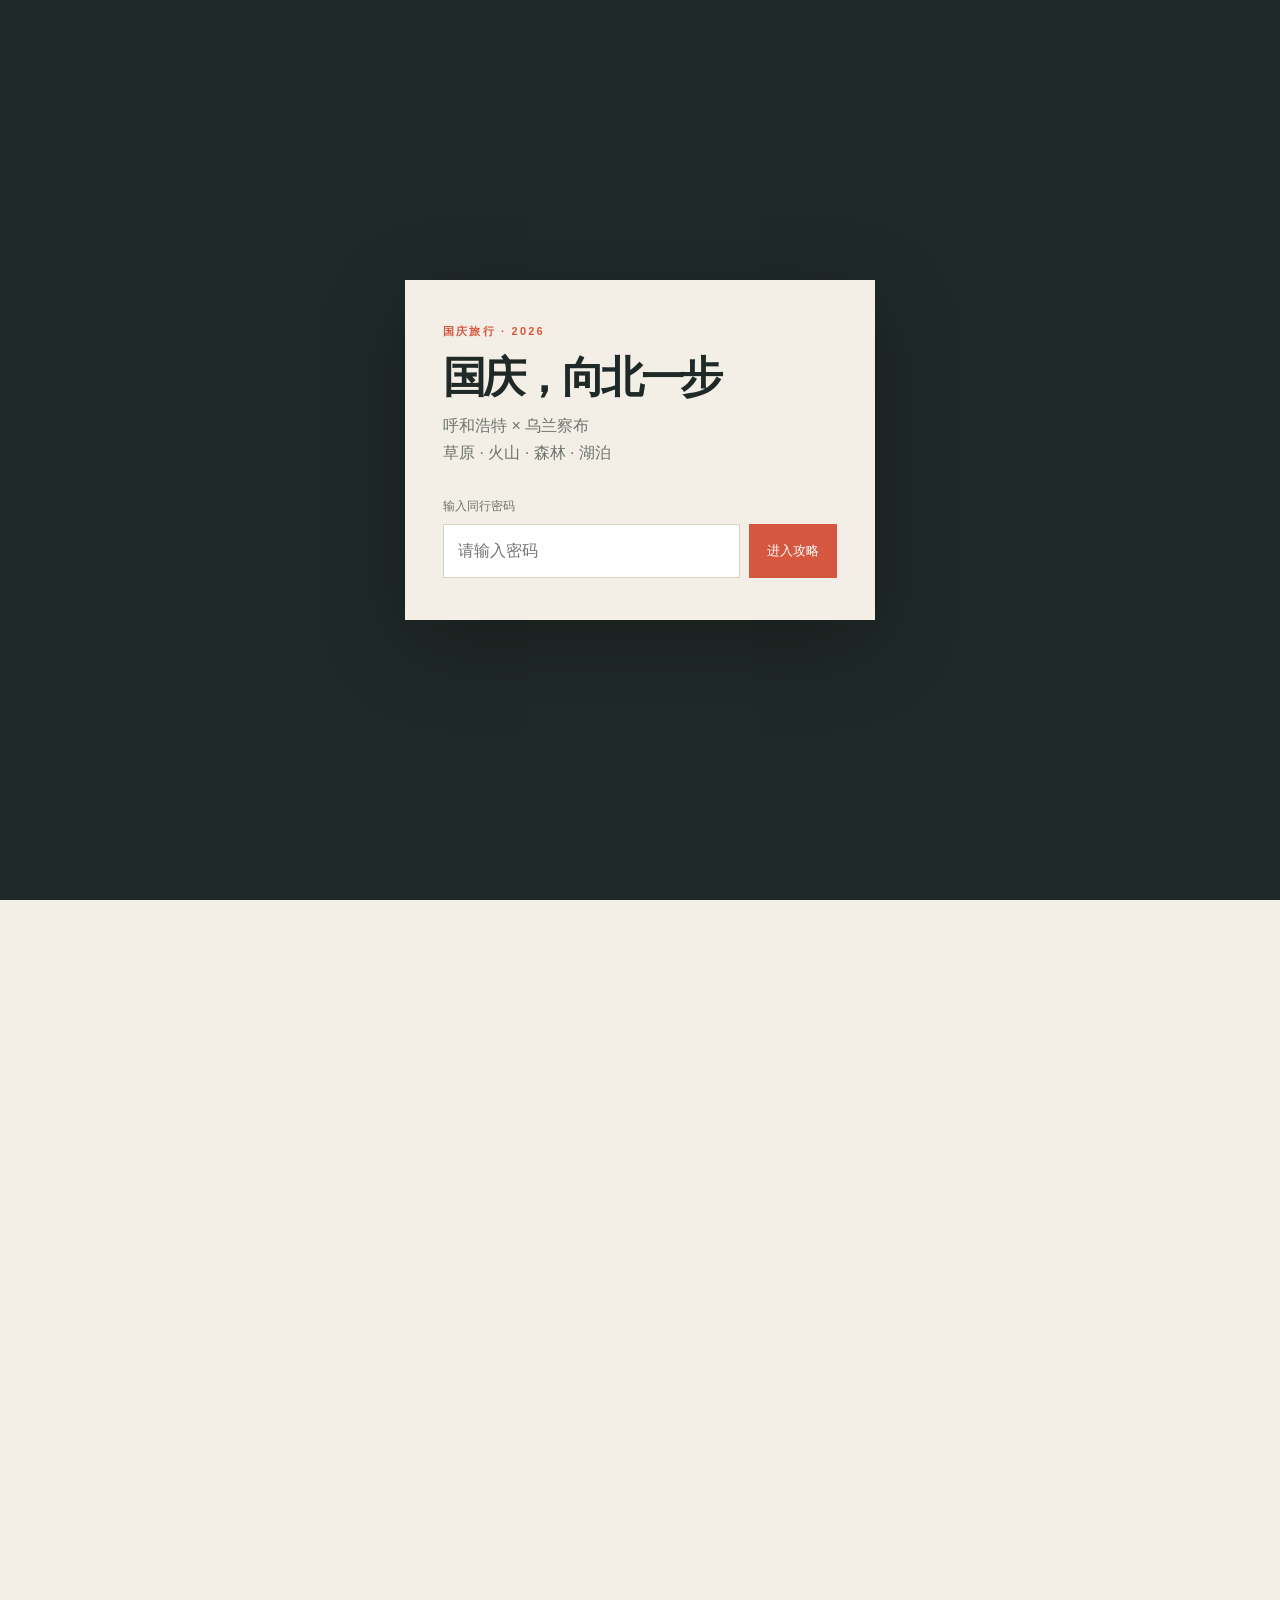
==== guide1.html @ 3398a748 "second commit" ====
<!doctype html>
<html lang="zh-CN">
<head>
  <meta charset="utf-8">
  <meta name="viewport" content="width=device-width, initial-scale=1">
  <meta name="theme-color" content="#f4efe6">
  <title>攻略一｜呼和浩特 × 乌兰察布</title>
  <link rel="stylesheet" href="styles.css?v=20260914">
</head>
<body>
  <div class="gate" id="gate">
    <div class="gate-card">
      <p class="eyebrow">国庆旅行 · 2026</p>
      <h1>国庆，向北一步</h1>
      <p class="gate-copy">呼和浩特 × 乌兰察布<br>草原 · 火山 · 森林 · 湖泊</p>
      <form id="unlock-form">
        <label for="password">输入同行密码</label>
        <div class="password-row">
          <input id="password" type="password" autocomplete="off" placeholder="请输入密码" required>
          <button type="submit" onclick="return unlockFromButton(event)">进入攻略</button>
        </div>
        <p class="gate-error" id="gate-error" role="alert" hidden>密码不对，再试一次。</p>
      </form>
    </div>
  </div>

  <main class="page" id="content" aria-hidden="true">
    <header class="topbar">
      <a class="brand back-link" href="index.html" aria-label="返回攻略选择页"><span class="back-arrow" aria-hidden="true">←</span>国庆旅行攻略 <span>/ 攻略一</span></a>
      <nav>
        <a href="#route">路线</a>
        <a href="#days">日程</a>
        <a href="#notes">备忘</a>
      </nav>
    </header>

    <section class="hero" id="top">
      <div class="hero-copy">
        <p class="eyebrow">五天四晚 · 呼和浩特与乌兰察布</p>
        <h1>国庆，<br><em>向北一步</em></h1>
        <p class="hero-lede">从城里的烟火出发，开进草原、火山和秋色森林。整体节奏按 09:30–10:00 出发设计，高铁日单独计算。</p>
        <div class="hero-meta"><span>北京 → 呼和浩特 → 乌兰察布</span><span>自驾 3 天 · 集宁连住</span></div>
      </div>
      <div class="hero-art" aria-label="草原、风车与火山的路线示意图">
        <div class="sun"></div><div class="mountain mountain-a"></div><div class="mountain mountain-b"></div>
        <div class="road"></div><div class="windmill windmill-a"></div><div class="windmill windmill-b"></div>
        <span class="art-label">草原<br>→ 火山</span>
      </div>
    </section>

    <section class="stats" aria-label="旅行概览">
      <div><strong>5</strong><span>天行程</span></div>
      <div><strong>4</strong><span>晚住宿</span></div>
      <div><strong>2</strong><span>座城市</span></div>
      <div><strong>3</strong><span>种自然地貌</span></div>
    </section>

    <section class="section" id="route">
      <div class="section-heading"><p class="eyebrow">路线</p><h2>行程路线</h2><p>呼和浩特住 1 晚，集宁住 3 晚。第 2 天 取车后连续往返景区。</p></div>
      <div class="route-rail">
        <div class="route-stop city"><span>01</span><b>呼和浩特</b><small>城市老街 · 住 1 晚</small></div>
        <div class="rail-line"></div>
        <div class="route-stop grass"><span>02</span><b>辉腾锡勒</b><small>风车草原 · 黄花沟</small></div>
        <div class="rail-line"></div>
        <div class="route-stop base"><span>03</span><b>集宁</b><small>连续住 3 晚 · 自驾基地</small></div>
        <div class="rail-line"></div>
        <div class="route-stop volcano"><span>04</span><b>乌兰哈达</b><small>火山群 · 一日往返</small></div>
      </div>
    </section>

    <section class="section days-section" id="days">
      <div class="section-heading"><p class="eyebrow">每日</p><h2>每日安排</h2></div>
      <div class="day-grid">
        <article class="day-card day-trigger city-card" data-day="day1" tabindex="0" role="button" aria-label="查看 第 1 天 详细行程"><div class="day-top"><span class="day-no">第 01 天</span><span class="tag">高铁日</span></div><h3>北京 → 呼和浩特</h3><p class="route-text">城市景点和晚餐</p><div class="time-list"><p><b>上午</b> 高铁到呼和浩特。</p><p><b>下午</b> 老城景点短停，步行与短途打车衔接。</p></div><div class="chips"><span>景点间约 7.5–8.5 km</span><span>详细安排 ↗</span></div></article>
        <article class="day-card day-trigger grass-card" data-day="day2" tabindex="0" role="button" aria-label="查看 第 2 天 详细行程"><div class="day-top"><span class="day-no">第 02 天</span><span class="tag">取车</span></div><h3>呼和浩特 → 辉腾锡勒 → 黄花沟 → 集宁</h3><p class="route-text">风车草原和高山峡谷</p><div class="time-list"><p><b>09:30–10:00</b> 取车、加油后出发。</p><p><b>13:30–17:30</b> 黄花沟游览，晚上住集宁。</p></div><div class="chips"><span>全天约 235–280 km</span><span>详细安排 ↗</span></div></article>
        <article class="day-card day-trigger volcano-card" data-day="day3" tabindex="0" role="button" aria-label="查看 第 3 天 详细行程"><div class="day-top"><span class="day-no">第 03 天</span><span class="tag hot">主景</span></div><h3>乌兰哈达火山群</h3><p class="route-text">3 号 → 5 号 → 6 号火山</p><div class="time-list"><p><b>09:30–10:00</b> 集宁出发。</p><p><b>11:00–16:30</b> 游客中心确认路线，重点看 3、5、6 号火山。</p></div><div class="chips"><span>防滑鞋</span><span>详细安排 ↗</span></div></article>
        <article class="day-card day-trigger forest-card" data-day="day4" tabindex="0" role="button" aria-label="查看 第 4 天 详细行程"><div class="day-top"><span class="day-no">第 04 天</span><span class="tag">森林</span></div><h3>苏木山森林公园</h3><p class="route-text">森林、山脊和高山草甸</p><div class="time-list"><p><b>09:30–10:00</b> 集宁出发。</p><p><b>11:00–17:00</b> 白桦林步道、黄石崖、冰凌沟。</p></div><div class="chips"><span>徒步约 3–4 h</span><span>详细安排 ↗</span></div></article>
        <article class="day-card day-trigger return-card" data-day="day5" tabindex="0" role="button" aria-label="查看 第 5 天 详细行程"><div class="day-top"><span class="day-no">第 05 天</span><span class="tag">返程</span></div><h3>乌兰察布 → 北京</h3><p class="route-text">直达高铁返京</p><div class="time-list"><p><b>上午</b> 早餐、退房，前往乌兰察布站。</p><p><b>参考</b> G2482 或 G2502；异地还车受限时回呼和浩特。</p></div><div class="chips"><span>二等座约 ¥146–168</span><span>详细安排 ↗</span></div></article>
      </div>
    </section>

    <div class="day-detail-source" hidden>
      <section data-day-detail="day1"><p class="eyebrow">第 01 天 · 高铁日</p><h2>北京 → 呼和浩特</h2><p class="detail-route">城市景点短停 + 呼和浩特老城晚餐</p><h4>高铁参考</h4><table><tr><th>车次</th><th>时间</th><th>二等座</th></tr><tr><td>G2461</td><td>北京北 08:03 → 呼和浩特东 10:12</td><td>约 ¥203</td></tr><tr><td>G2491</td><td>北京北 08:32 → 呼和浩特 10:59</td><td>约 ¥220.5</td></tr><tr><td>G2505</td><td>清河 08:05 → 呼和浩特东 10:37</td><td>约 ¥185</td></tr></table><h4>时间表</h4><ul><li>11:30–12:30：到酒店寄存行李、午餐。</li><li>12:30–15:00：宝尔汗佛塔 → 观音寺 → 大召寺 → 塞上老街。</li><li>15:00–16:30：清真大寺、五塔寺快速参观。</li><li>16:40–17:30：打车到将军衙署；抵达晚可删减。</li><li>17:30 后：大召寺/塞上老街附近吃烧麦、手把肉、羊杂碎、奶茶。体力好再去大青山观景平台看夕阳。</li></ul><h4>距离和住宿</h4><p>呼和浩特东站到市区约 8–10 km；景点间约 7.5–8.5 km，步行与短途打车约 1.5–2 小时。住呼和浩特市区一晚：美食优先住大召寺/中山路，第二天取车优先住呼和浩特东站或如意开发区。</p></section>
      <section data-day-detail="day2"><p class="eyebrow">第 02 天 · 取车</p><h2>呼和浩特 → 辉腾锡勒 → 黄花沟 → 集宁</h2><p class="detail-route">风车草原短停，黄花沟作为当天主要购票景区</p><h4>路程</h4><table><tr><th>路段</th><th>距离</th><th>车程</th></tr><tr><td>呼和浩特 → 辉腾锡勒</td><td>135–150 km</td><td>2–2.5 h</td></tr><tr><td>辉腾锡勒 → 黄花沟南门</td><td>10–20 km</td><td>20–30 min</td></tr><tr><td>黄花沟 → 集宁</td><td>90–110 km</td><td>1.5–2 h</td></tr></table><h4>时间表</h4><ul><li>09:30–10:00：取车、加油，出发。</li><li>12:00–12:45：辉腾锡勒风车群、草原公路或开阔草甸拍照。</li><li>13:00：前往黄花沟南门，简餐或使用自带午餐。</li><li>13:30–17:30：黄花沟南门进出，重点看沟顶草甸、峡谷步道和观景台。</li><li>17:30 后：开往集宁，预计 19:00–20:00 到达，之后连续住集宁。</li></ul><h4>门票和取舍</h4><p>门票、套票和《相会敖包》演出场次以当天官方页面为准。小火车、马拉车和缆车按兴趣选择；体力有限时优先步行，沟底停留控制在 30–60 分钟。二阳卜可顺路远眺，牛粑粑草原作为备选。</p></section>
      <section data-day-detail="day3"><p class="eyebrow">第 03 天 · 主景</p><h2>乌兰哈达火山群一日游</h2><p class="detail-route">集宁往返约 180 km，单程按 1.5–2 h 预留</p><h4>时间表</h4><ul><li>09:30–10:00：集宁出发；提前加油、带饮水和简餐。</li><li>11:00–12:00：到游客中心确认入口、预约、单向路线和车辆通行规则。</li><li>12:00–15:30：重点游览 3 号、5 号、6 号火山，选 1–2 座登顶。</li><li>15:30–16:30：时间充足再补看 7、8 号火山或熔岩地貌。</li><li>16:30–19:30：返程集宁，晚餐后原酒店休息。</li></ul><h4>推荐顺序</h4><p><b>3 号火山</b>：栈道登顶约 40–60 分钟；<b>5 号火山</b>：碎石坡较陡，停留 30–60 分钟；<b>6 号火山</b>：黑色熔岩地貌和拍摄点集中，山脚拍照约 30–45 分钟。</p><h4>注意事项</h4><p>导航先搜“乌兰哈达火山地质公园游客中心”。预约、车辆限流、通行证、景交车和约 60 元的公开信息参考费用都要以当天公告为准。穿防滑运动鞋，带防风外套、帽子、薄手套、墨镜和防晒；停车拍照选择正规停车区。</p></section>
      <section data-day-detail="day4"><p class="eyebrow">第 04 天 · 森林</p><h2>苏木山森林公园一日游</h2><p class="detail-route">集宁往返约 210–220 km，单程 1.5–2 h</p><h4>时间表</h4><ul><li>09:30–10:00：集宁出发，加油并准备午餐、饮水。</li><li>11:00–12:00：游客中心确认开放时间、门票、摆渡车和索道/观光车。</li><li>12:00–16:00：接驳上山，走白桦林步道 → 黄石崖（望天崖）→ 冰凌沟；核心徒步约 3–4 小时。</li><li>16:00–17:00：返回游客中心，补给后离园。</li><li>17:00–19:00：返回集宁，继续住原酒店。</li></ul><h4>景区重点</h4><p>主要看落叶松、白桦林、高山草甸、奇石和山脊视野。黄石崖视野最好，核心步道约 3–4 小时。国庆开放时间、接驳和索道运行情况以景区公告为准；大风、降雪或路滑时改走低处森林步道。</p><h4>替代方案</h4><p>苏木山当日未开放时可选岱海湿地（集宁单程约 70–80 km）、红石崖国家生态公园（约 110–130 km），或只走集宁周边草原公路。</p></section>
      <section data-day-detail="day5"><p class="eyebrow">第 05 天 · 返程</p><h2>乌兰察布 → 北京</h2><p class="detail-route">优先购买乌兰察布站直达北京北站或清河站的车次</p><h4>高铁参考</h4><table><tr><th>车次</th><th>时间</th><th>二等座</th></tr><tr><td>G2454</td><td>08:47 → 清河 10:34</td><td>约 ¥162</td></tr><tr><td>G2560</td><td>09:26 → 清河 11:10</td><td>约 ¥146</td></tr><tr><td>G2482</td><td>10:10 → 北京北 12:04</td><td>约 ¥168</td></tr><tr><td>G2502</td><td>10:38 → 清河 12:34</td><td>约 ¥162</td></tr><tr><td>G2464</td><td>11:05 → 北京北 13:10</td><td>约 ¥163</td></tr></table><h4>安排</h4><ul><li>08:00–09:00：集宁早餐、整理行李、退房。</li><li>09:00–09:30：前往乌兰察布站，至少提前 15–20 分钟进站。</li><li>想睡晚一点优先 G2482 或 G2502；车次和票价以 12306 为准。</li></ul><h4>异地还车受限时</h4><p>09:30–10:00 从集宁开回呼和浩特，约 142 km / 2–2.5 h；还车、验车、午餐和进站至少预留 2–3 小时，返京车票按还车时间预留余量。</p></section>
    </div>

    <dialog class="day-dialog" id="day-dialog"><div class="dialog-inner"><button class="dialog-close" type="button" aria-label="关闭">×</button><div id="day-detail"></div></div></dialog>

    <section class="section alternatives" id="notes">
      <div class="section-heading"><p class="eyebrow">天气备选</p><h2>天气替代方案｜详细执行表</h2><p>四个方案均从集宁出发。</p></div>
      <div class="alt-list">
        <details open><summary><span>A</span><b>岱海湿地 + 周边山地</b><small>约 70–80 km · 单程 1.5–2 h</small></summary><div class="alt-detail"><p><b>适合：</b>苏木山当日封闭，以湖景和轻松散步为主；小雨或阴天可以去，强风、道路结冰时以湖边短走为主。</p><div class="alt-facts"><span><b>往返</b>约 140–160 km</span><span><b>驾驶</b>约 3–4 h</span><span><b>游览</b>3–4 h</span><span><b>午餐</b>凉城县城补给</span></div><ol><li><time>09:30–10:00</time><p>集宁出发，导航输入岱海旅游区/具体湖滨观景点并确认入口。</p></li><li><time>11:00–12:30</time><p>湖滨散步、湿地栈道、拍芦苇和远山；候鸟、游船和局部设施按当天开放情况安排。</p></li><li><time>12:30–13:30</time><p>去凉城县城吃饭、加水和补充简餐。</p></li><li><time>13:30–15:30</time><p>天气稳定时去蛮汉山/二龙什台方向选择一段已开放的山地步道；风大或路滑时以湖边短走为主。</p></li><li><time>16:00</time><p>开始返程，18:00–19:00 回到集宁，继续住原酒店。</p></li></ol><p class="alt-note">环湖路线按开放道路和当天时间安排；游船、温泉、湿地设施和停车收费以现场公告为准。</p></div></details>
        <details open><summary><span>B</span><b>红石崖国家生态公园</b><small>约 110–130 km · 单程 2–2.5 h</small></summary><div class="alt-detail"><p><b>适合：</b>苏木山当日未开放且高速和山路通行正常，且愿意接受当天最长车程。大风、降雪或能见度低时安排市区方案。</p><div class="alt-facts"><span><b>往返</b>约 220–260 km</span><span><b>驾驶</b>约 4–5 h</span><span><b>游览</b>3–4 h</span><span><b>强度</b>中等</span></div><ol><li><time>09:30</time><p>集宁出发，提前加油，导航输入“红石崖国家生态公园/售票处”。</p></li><li><time>11:30–12:00</time><p>抵达后先确认售票、停车、接驳和当天开放的峡谷路线，确认当日开放后入园。</p></li><li><time>12:00–12:40</time><p>景区附近午餐或自带简餐，先把返程时间固定下来。</p></li><li><time>12:40–15:30</time><p>红石峡谷丹霞栈道 → 高山草原/山脊观景台 → 红石崖寺；骑马、卡丁车、射箭等项目最多选一项。</p></li><li><time>15:30–16:00</time><p>离园并开始返集宁，18:00–19:00 左右到达。</p></li></ol><p class="alt-note">景区项目、门票、接驳车和最后入园时间每年可能调整；日落拍摄安排在返程时间允许的范围内，国庆山路天黑后视线更差。</p></div></details>
        <details open><summary><span>C</span><b>集宁周边草原公路和观景点</b><small>单程 5–60 km · 灵活调整</small></summary><div class="alt-detail"><p><b>适合：</b>封山、降雪、大风，或偏好短途驾驶。当天选择一条路线。</p><div class="local-routes"><div><b>霸王河/老虎山公园</b><span>5–10 km · 15–25 min</span><p>城市高点、河谷、公园散步和夜景；雨雪天优先选这里。</p></div><div><b>黄旗海周边道路</b><span>20–35 km · 30–45 min</span><p>湖泊远眺、草地、风车和日落，选择安全停车点。</p></div><div><b>黄花窝铺村/科凉线方向</b><span>40–60 km · 50–70 min</span><p>草原公路、牛羊和风车群；只在路面干燥、能见度好时去。</p></div><div><b>牛粑粑欢乐草原西区</b><span>30–50 km · 45–60 min</span><p>草地拍照、亲子设施和简餐，先确认具体分区是否营业。</p></div></div><ol><li><time>09:30–10:00</time><p>从集宁出发，按天气选一个点；出发前看高德/百度实时路况。</p></li><li><time>11:00–12:30</time><p>完成第一段观景，遇到大风、路滑或积雪时返回集宁。</p></li><li><time>12:30–14:00</time><p>回集宁城区吃饭、补给，午餐安排在集宁城区。</p></li><li><time>14:00–16:30</time><p>天气稳定时增加一个近距离点；天气变化时回酒店休息。</p></li><li><time>17:00 前</time><p>回到集宁市区，晚上安排市区活动。</p></li></ol><p class="alt-note">停车点选择停车区或安全路肩，草场进入遵循开放区域和牧民许可，门票、骑马等附加消费按现场价格计入。</p></div></details>
        <details open><summary><span>D</span><b>集宁城区休息日</b><small>0–10 km · 最低风险</small></summary><div class="alt-detail"><p><b>适合：</b>持续降雪、结冰、强风、低能见度，或前两天已经较累。当天以休息和补给为主。</p><div class="alt-facts"><span><b>驾驶</b>0–20 km</span><span><b>步行</b>1–3 h</span><span><b>重点</b>补给/洗衣/休息</span><span><b>住宿</b>集宁连住</span></div><ol><li><time>10:00–11:30</time><p>睡晚一点，在酒店附近吃早餐；检查返程车票、租车合同和天气预警。</p></li><li><time>11:30–13:00</time><p>在霸王河或老虎山等市区公园短走；路滑时安排室内休息。</p></li><li><time>13:00–15:00</time><p>回城区吃饭、采购零食和返程早餐，顺便给车辆加油。</p></li><li><time>15:00 后</time><p>酒店休息、整理行李，确认 第 5 天 乌兰察布站出发时间；下午安排市区休息与返程准备。</p></li></ol><p class="alt-note">租车合同允许时，这天提前确认还车流程；恶劣天气时车辆停在市区，优先保障行车安全。</p></div></details>
      </div>
    </section>

    <section class="section practical">
      <div class="section-heading"><p class="eyebrow">出发前备忘</p><h2>出发前记住这几件事</h2></div>
      <div class="note-grid"><div><b>穿什么</b><p>火山碎石坡和森林步道都穿防滑运动/徒步鞋；国庆早晚带防风外套、帽子和薄手套。</p></div><div><b>怎么走</b><p>导航只做参考，乌兰哈达入口、单向路线、接驳车和预约规则以当天公告为准。</p></div><div><b>吃什么</b><p>呼和浩特安排烧麦、手把肉、羊杂碎、奶茶；草原和火山日自带简餐、饮水。</p></div><div><b>住哪里</b><p>呼和浩特住大召寺/中山路或呼和浩特东站附近；第 2 天–4 连住集宁。</p></div></div>
    </section>

    <footer><span>国庆旅行攻略</span><span>路线与价格请以出发当天官方信息为准</span></footer>
  </main>
  <script src="app.js?v=20260914b"></script>
</body>
</html>
---- styles.css ----
:root{--paper:#f4efe6;--ink:#1f2927;--muted:#6d746f;--red:#d5573f;--sage:#748b73;--blue:#6c8694;--line:#d9d1c4;--card:#fbf8f1;--shadow:0 18px 45px rgba(43,39,32,.08)}
*{box-sizing:border-box}html{scroll-behavior:smooth}body{margin:0;background:var(--paper);color:var(--ink);font-family:'Noto Sans SC',sans-serif;line-height:1.65}a{color:inherit;text-decoration:none}.page{max-width:1180px;margin:auto;padding:0 34px;opacity:0;transition:opacity .5s ease}.page.is-ready{opacity:1}.topbar{height:76px;display:flex;align-items:center;justify-content:space-between;border-bottom:1px solid var(--line);font-size:12px;letter-spacing:.14em}.brand{font-weight:900}.brand span{color:var(--red);margin-left:6px}.topbar nav{display:flex;gap:26px;color:var(--muted)}.topbar nav a:hover{color:var(--red)}.hero{display:grid;grid-template-columns:1.04fr .96fr;gap:50px;padding:78px 0 56px;min-height:520px;align-items:center}.eyebrow{margin:0 0 14px;font-size:11px;letter-spacing:.2em;color:var(--red);font-weight:700}.hero h1{font-size:clamp(54px,8vw,106px);line-height:1.05;letter-spacing:-.08em;margin:0 0 26px;font-weight:900}.hero h1 em{font-family:'Playfair Display',serif;color:var(--red);letter-spacing:-.04em}.hero-lede{font-size:16px;max-width:490px;color:#505b56;margin:0 0 28px}.hero-meta{display:flex;gap:20px;flex-wrap:wrap;font-size:12px;color:var(--muted)}.hero-meta span{padding-left:12px;border-left:2px solid var(--red)}.hero-art{height:360px;background:#d9e1d5;position:relative;overflow:hidden;border-radius:2px;box-shadow:var(--shadow);isolation:isolate}.hero-art:before{content:'';position:absolute;inset:0;background:linear-gradient(180deg,#a4c1c7 0 48%,#b6c68b 48% 70%,#667d62 70%);z-index:-2}.sun{position:absolute;width:104px;height:104px;border-radius:50%;background:#ebbc71;right:15%;top:12%;opacity:.9}.mountain{position:absolute;bottom:28%;width:0;height:0;border-left:180px solid transparent;border-right:180px solid transparent;border-bottom:160px solid #526b62}.mountain-a{left:-18%;transform:scale(1.2)}.mountain-b{right:-22%;border-bottom-color:#70866f;transform:scale(1.35)}.road{position:absolute;bottom:-10%;left:34%;width:35%;height:72%;background:#cba982;transform:skewX(-20deg) rotate(8deg);opacity:.9}.art-label{position:absolute;left:28px;bottom:25px;color:#fff;font-weight:900;font-size:17px;line-height:1.15;letter-spacing:.08em}.windmill{position:absolute;bottom:36%;width:2px;height:105px;background:#f9f4e9}.windmill:before,.windmill:after{content:'';position:absolute;left:1px;top:10px;width:42px;height:2px;background:#f9f4e9;transform-origin:0 0}.windmill:before{transform:rotate(35deg)}.windmill:after{transform:rotate(-35deg)}.windmill-a{right:27%;transform:scale(.8)}.windmill-b{right:10%;height:80px;transform:scale(.65)}.stats{display:grid;grid-template-columns:repeat(4,1fr);border-top:1px solid var(--line);border-bottom:1px solid var(--line);padding:23px 0;margin-bottom:108px}.stats div{display:flex;align-items:baseline;gap:10px;padding-left:25px;border-left:1px solid var(--line)}.stats div:first-child{padding-left:0;border-left:0}.stats strong{font-size:33px;font-weight:900}.stats span{font-size:12px;color:var(--muted)}.section{padding:0 0 108px}.section-heading{max-width:650px;margin-bottom:35px}.section-heading h2{font-size:clamp(31px,4vw,52px);line-height:1.15;margin:0 0 14px;letter-spacing:-.06em}.section-heading p:not(.eyebrow){color:var(--muted);margin:0}.route-rail{display:flex;align-items:center;gap:12px;overflow-x:auto;padding:18px 0 20px}.route-stop{min-width:175px;padding:18px;background:var(--card);border:1px solid var(--line);box-shadow:0 9px 24px rgba(43,39,32,.04)}.route-stop span{font-size:11px;color:var(--red);font-weight:900;display:block;margin-bottom:18px}.route-stop b{display:block;font-size:19px}.route-stop small{display:block;color:var(--muted);font-size:12px;margin-top:4px}.rail-line{width:42px;height:1px;background:var(--red);flex:0 0 42px;position:relative}.rail-line:after{content:'›';position:absolute;right:-2px;top:-13px;color:var(--red);font-size:20px}.city{border-top:4px solid var(--red)}.grass{border-top:4px solid var(--sage)}.base{border-top:4px solid var(--blue)}.volcano{border-top:4px solid #4a514d}.day-grid{display:grid;grid-template-columns:repeat(2,1fr);gap:18px}.day-card{background:var(--card);padding:28px 30px 31px;border:1px solid var(--line);min-height:400px;display:flex;flex-direction:column}.day-card:hover{box-shadow:var(--shadow);transform:translateY(-2px);transition:.25s}.city-card{border-top:5px solid var(--red)}.grass-card{border-top:5px solid var(--sage)}.volcano-card{border-top:5px solid #4a514d}.forest-card{border-top:5px solid #907252}.return-card{border-top:5px solid var(--blue)}.day-top{display:flex;justify-content:space-between;align-items:center;margin-bottom:20px}.day-no{font-size:11px;letter-spacing:.16em;font-weight:900;color:var(--red)}.tag{border:1px solid var(--line);padding:3px 9px;border-radius:99px;color:var(--muted);font-size:11px}.tag.hot{background:#4a514d;color:#fff;border-color:#4a514d}.day-card h3{font-size:25px;line-height:1.25;margin:0 0 7px;letter-spacing:-.04em}.route-text{color:var(--red);font-size:13px;margin:0 0 22px}.time-list{font-size:13px;color:#555f59}.time-list p{margin:0 0 11px}.time-list b{color:var(--ink)}.chips{margin-top:auto;padding-top:18px;display:flex;gap:8px;flex-wrap:wrap}.chips span{font-size:11px;padding:5px 8px;background:#f0e9de;color:#77746b}.alternatives{background:#1f2927;color:#f6f1e8;margin:0 calc(50% - 50vw);padding-left:max(34px,calc((100vw - 1112px)/2));padding-right:max(34px,calc((100vw - 1112px)/2))}.alternatives .eyebrow{color:#e6a26f}.alternatives .section-heading p:not(.eyebrow){color:#bdc2ba}.alt-list{border-top:1px solid #52605a}.alt-list details{border-bottom:1px solid #52605a;padding:19px 0}.alt-list summary{list-style:none;cursor:pointer;display:grid;grid-template-columns:38px 1fr auto;gap:12px;align-items:center}.alt-list summary::-webkit-details-marker{display:none}.alt-list summary span{color:#e6a26f;font-weight:900}.alt-list summary b{font-size:18px}.alt-list summary small{color:#aeb7af;font-size:12px}.alt-list details p{color:#c2c8c1;max-width:720px;margin:12px 0 0 50px;font-size:13px}.practical{padding-top:108px}.note-grid{display:grid;grid-template-columns:repeat(4,1fr);gap:1px;background:var(--line);border:1px solid var(--line)}.note-grid>div{background:var(--card);padding:24px}.note-grid b{font-size:15px}.note-grid p{font-size:13px;color:var(--muted);margin:10px 0 0}footer{border-top:1px solid var(--line);padding:25px 0 35px;display:flex;justify-content:space-between;color:var(--muted);font-size:10px;letter-spacing:.1em}.gate{position:fixed;inset:0;background:#1f2927;display:grid;place-items:center;padding:24px;z-index:20}.gate-card{background:var(--paper);width:min(470px,100%);padding:42px 38px;box-shadow:0 24px 80px rgba(0,0,0,.25)}.gate-card h1{font-size:43px;letter-spacing:-.08em;line-height:1.1;margin:0 0 12px}.gate-copy{color:var(--muted);margin:0 0 31px}.gate-card label{font-size:12px;color:var(--muted);display:block;margin-bottom:7px}.password-row{display:flex;gap:9px}.password-row input{min-width:0;flex:1;border:1px solid var(--line);background:#fff;padding:13px 14px;font:inherit;outline:none}.password-row input:focus{border-color:var(--red)}button{border:0;background:var(--red);color:#fff;padding:0 18px;font:700 13px inherit;cursor:pointer}button:hover{background:#bb4632}.gate-error{color:var(--red);font-size:12px;margin:9px 0 0}.gate-hint{color:#8c8b82;font-size:11px;margin:23px 0 0}.gate code{font-family:monospace;color:var(--red)}@media(max-width:760px){.page{padding:0 19px}.topbar{height:64px}.topbar nav{gap:13px}.hero{grid-template-columns:1fr;padding:54px 0 38px;gap:34px;min-height:0}.hero-art{height:270px}.hero h1{font-size:62px}.stats{margin-bottom:78px;grid-template-columns:repeat(2,1fr);gap:16px}.stats div:nth-child(3){padding-left:0;border-left:0}.day-grid{grid-template-columns:1fr}.day-card{min-height:0}.section{padding-bottom:78px}.alternatives{padding-left:19px;padding-right:19px}.alt-list summary{grid-template-columns:28px 1fr}.alt-list summary small{grid-column:2}.alt-list details p{margin-left:40px}.note-grid{grid-template-columns:repeat(2,1fr)}footer{display:block}footer span{display:block;margin-bottom:7px}.gate-card{padding:34px 25px}.gate-card h1{font-size:37px}.password-row{display:block}.password-row input{width:100%;margin-bottom:9px}.password-row button{height:45px;width:100%}}
/* Ensure the password gate is removed in every browser after a successful unlock. */
.gate[hidden]{display:none!important}
.alternatives{background:#e9e1d4;color:var(--ink)}.alternatives .section-heading p:not(.eyebrow){color:var(--muted)}.alternatives .alt-list{border-color:#cfc5b7}.alternatives .alt-list details{border-color:#cfc5b7}.alternatives .alt-list summary b{color:var(--ink)}.alternatives .alt-list summary small{color:var(--muted)}.alternatives .alt-list details p{color:var(--muted)}
.module-list{background:var(--card);color:var(--ink);border:1px solid var(--line)}.module-list details{border-color:var(--line)}.module-list summary b{color:var(--ink)}.module-list summary small{color:var(--muted)}.module-body p,.module-body li{color:var(--muted)}.module-body th{color:var(--ink);background:#eee7db}.module-body td{color:var(--muted);border-color:var(--line)}.module-body h4{color:var(--ink)}.module-list .source-link a{color:var(--red)}
.hub-hero{padding:82px 0 46px}.hub-hero h1,.guide2-hero h1{font-size:clamp(48px,7vw,88px);line-height:1.06;letter-spacing:-.08em;margin:0 0 22px}.hub-hero h1 em,.guide2-hero h1 em{font-family:'Playfair Display',serif;color:var(--red);letter-spacing:-.04em}.hub-hero p:not(.eyebrow){color:var(--muted);max-width:510px;margin:0}.hub-date{font-size:11px;letter-spacing:.14em;color:var(--muted)}.guide-choices{display:grid;grid-template-columns:repeat(2,1fr);gap:18px;padding-bottom:108px}.guide-choice{display:block;min-height:380px;padding:31px 32px;background:var(--card);border:1px solid var(--line);position:relative;overflow:hidden;transition:transform .25s,box-shadow .25s}.guide-choice:after{content:'';position:absolute;width:210px;height:210px;border-radius:50%;right:-70px;bottom:-78px;background:rgba(213,87,63,.12)}.guide-choice:hover{transform:translateY(-4px);box-shadow:var(--shadow)}.guide-choice-a{border-top:5px solid var(--red)}.guide-choice-b{border-top:5px solid var(--sage)}.choice-no{font-size:44px;line-height:1;font-weight:900;color:var(--red);margin-bottom:27px}.guide-choice-b .choice-no{color:var(--sage)}.choice-label{font-size:10px;letter-spacing:.16em;color:var(--muted);margin-bottom:17px}.guide-choice h2{font-size:clamp(25px,3vw,36px);letter-spacing:-.06em;line-height:1.2;margin:0 0 14px}.guide-choice p{font-size:14px;color:var(--muted);max-width:430px;margin:0 0 27px}.choice-route{font-size:12px;color:var(--ink);border-left:2px solid var(--red);padding-left:10px}.guide-choice-b .choice-route{border-color:var(--sage)}.choice-link{position:absolute;bottom:29px;right:31px;color:var(--red);font-size:12px;font-weight:700;z-index:1}.choice-link b{font-size:18px;margin-left:5px}.guide2-hero{padding:72px 0 64px;border-bottom:1px solid var(--line)}.guide2-hero p:not(.eyebrow){max-width:560px;color:var(--muted);margin:0 0 25px}.plan-table{border-top:1px solid var(--line);border-bottom:1px solid var(--line)}.plan-row{display:grid;grid-template-columns:100px 1fr 120px;gap:20px;padding:14px 0;border-top:1px solid var(--line);font-size:13px}.plan-row:first-child{border-top:0}.plan-head{font-size:11px;color:var(--muted);letter-spacing:.1em}.plan-row span:last-child{color:var(--muted)}.notice{background:#eee7db;padding:16px 18px;margin-top:18px;font-size:13px;color:#5f665f}.module-list{background:var(--card);color:var(--ink)}.module-list details{border-bottom:1px solid #52605a;padding:19px 25px}.module-list summary{list-style:none;display:grid;grid-template-columns:48px 1fr auto;gap:12px;align-items:center;cursor:pointer}.module-list summary::-webkit-details-marker{display:none}.module-list summary b{font-size:18px}.module-list summary small{font-size:12px;color:#abb5ad}.module-letter{color:#e6a26f;font-weight:900;font-size:21px}.module-body{padding:17px 0 9px 60px}.module-body p,.module-body li{font-size:13px;color:#c4cbc4}.module-body h4{border-left:3px solid #e6a26f;padding-left:8px;font-size:14px;margin:25px 0 8px}.module-body table{border-collapse:collapse;width:100%;font-size:12px;margin:9px 0 13px}.module-body th,.module-body td{border:1px solid #52605a;padding:8px;text-align:left}.module-body th{color:#f6f1e8}.module-body td{color:#c4cbc4}.module-body ul{padding-left:18px}.module-body li{margin:6px 0}.source-link{font-size:12px!important;color:var(--muted)!important}.source-link a{color:var(--red);text-decoration:underline;text-underline-offset:3px}.module-list .source-link a{color:#e6a26f}.small-note{font-size:12px!important;color:#aeb8b0!important}.indoor-section{background:#e9e1d4;margin:0 calc(50% - 50vw);padding-left:max(34px,calc((100vw - 1112px)/2));padding-right:max(34px,calc((100vw - 1112px)/2))}.indoor-route{display:grid;grid-template-columns:1fr 45px 1fr;gap:18px;align-items:center}.indoor-card{background:var(--card);border:1px solid var(--line);padding:26px;min-height:225px}.indoor-card>b{font-size:12px;color:var(--red)}.indoor-card h3{font-size:22px;margin:12px 0 8px;letter-spacing:-.04em}.indoor-card p{font-size:13px;color:var(--muted);margin:0 0 17px}.indoor-card span{font-size:11px;color:#71786f}.indoor-arrow{text-align:center;font-size:28px;color:var(--red)}.indoor-swap{margin-top:18px;border-top:1px solid #cfc5b7;padding-top:18px}.indoor-swap h4{margin:0 0 6px;font-size:14px}.indoor-swap p{font-size:13px;color:var(--muted);margin:0;max-width:780px}.check-grid{display:grid;grid-template-columns:repeat(4,1fr);gap:1px;background:var(--line);border:1px solid var(--line)}.check-grid>div{background:var(--card);padding:23px}.check-grid b{font-size:15px}.check-grid p{font-size:13px;color:var(--muted);margin:9px 0 0}.bottom-source{margin-top:24px}.guide2-page footer a{color:var(--red)}@media(max-width:760px){.hub-hero{padding:56px 0 35px}.hub-date{display:none}.guide-choices{grid-template-columns:1fr;padding-bottom:78px}.guide-choice{min-height:330px;padding:26px 24px}.choice-link{left:24px;right:auto}.guide2-hero{padding:52px 0 45px}.plan-row{grid-template-columns:64px 1fr;gap:9px}.plan-row span:last-child{grid-column:2}.module-list details{padding:17px 16px}.module-list summary{grid-template-columns:34px 1fr}.module-list summary small{grid-column:2}.module-body{padding-left:34px}.indoor-section{padding-left:19px;padding-right:19px}.indoor-route{grid-template-columns:1fr}.indoor-arrow{transform:rotate(90deg)}.check-grid{grid-template-columns:repeat(2,1fr)}}
.detail-summary{display:grid;grid-template-columns:repeat(4,1fr);gap:1px;background:var(--line);border:1px solid var(--line);margin:24px 0 28px}.detail-summary>div{background:var(--card);padding:13px 14px;min-height:76px}.detail-summary span{display:block;color:var(--muted);font-size:11px;margin-bottom:5px}.detail-summary b{display:block;font-size:13px;line-height:1.45}.detail-timeline{list-style:none;padding:0;margin:8px 0 25px;border-left:2px solid var(--red)}.detail-timeline li{position:relative;display:grid;grid-template-columns:110px 1fr;gap:14px;padding:0 0 13px 18px;margin:0}.detail-timeline li:before{content:'';position:absolute;left:-6px;top:6px;width:10px;height:10px;border-radius:50%;background:var(--red)}.detail-timeline time{font-size:12px;color:var(--red);font-weight:700}.detail-timeline p{margin:0!important;font-size:13px!important;color:var(--ink)!important}@media(max-width:760px){.detail-summary{grid-template-columns:repeat(2,1fr)}.detail-timeline li{grid-template-columns:92px 1fr;gap:9px;padding-left:13px}}
.day-trigger{cursor:pointer;text-align:left;color:inherit;font:inherit;width:100%;transition:transform .25s,box-shadow .25s}.day-trigger:focus-visible{outline:3px solid var(--red);outline-offset:3px}.day-trigger .chips span:last-child{color:var(--red);font-weight:700}.day-dialog{border:0;padding:0;background:transparent;width:min(820px,calc(100% - 32px));max-height:calc(100% - 32px);color:var(--ink)}.day-dialog::backdrop{background:rgba(19,28,25,.72);backdrop-filter:blur(4px)}.dialog-inner{position:relative;background:var(--paper);padding:45px 50px 50px;max-height:calc(100vh - 32px);overflow:auto;box-shadow:0 25px 80px rgba(0,0,0,.3)}.dialog-close{position:absolute;right:17px;top:12px;width:36px;height:36px;padding:0;border-radius:50%;font-size:28px;line-height:1;background:transparent;color:var(--ink)}.dialog-close:hover{background:#e6dfd3;color:var(--red)}.day-dialog h2{font-size:clamp(30px,5vw,48px);line-height:1.12;letter-spacing:-.06em;margin:0 0 8px}.day-dialog h4{font-size:15px;margin:27px 0 9px;border-left:3px solid var(--red);padding-left:9px}.day-dialog .eyebrow{margin-bottom:10px}.detail-route{color:var(--red);font-size:14px;margin:0}.day-dialog p,.day-dialog li{font-size:14px;color:#535e58}.day-dialog ul{padding-left:20px;margin:8px 0}.day-dialog li{margin:7px 0}.day-dialog table{border-collapse:collapse;width:100%;font-size:13px;margin-top:8px;background:var(--card)}.day-dialog th,.day-dialog td{border:1px solid var(--line);padding:10px 11px;text-align:left}.day-dialog th{font-weight:700;color:var(--ink);background:#eee7db}.day-dialog td{color:#535e58}.dialog-open{overflow:hidden}@media(max-width:760px){.dialog-inner{padding:37px 22px 30px}.day-dialog table{font-size:11px}.day-dialog th,.day-dialog td{padding:8px 6px}.day-dialog p,.day-dialog li{font-size:13px}}
.alt-detail{padding:17px 0 5px 50px;color:#c2c8c1}.alt-detail>p{margin:0 0 13px!important;max-width:850px}.alt-facts{display:grid;grid-template-columns:repeat(4,1fr);gap:1px;margin:14px 0 18px;background:#52605a;border:1px solid #52605a;max-width:820px}.alt-facts span{background:#28332e;padding:10px 11px;color:#d4d9d2;font-size:12px}.alt-facts b{display:block;color:#e6a26f;font-size:11px;margin-bottom:3px}.alt-detail ol{list-style:none;padding:0;margin:13px 0 15px;border-left:1px solid #718078;max-width:820px}.alt-detail li{display:grid;grid-template-columns:94px 1fr;gap:12px;padding:0 0 13px 16px;margin:0;position:relative}.alt-detail li:before{content:'';position:absolute;left:-4px;top:6px;width:7px;height:7px;border-radius:50%;background:#e6a26f}.alt-detail li time{font-size:12px;color:#e6a26f;font-weight:700}.alt-detail li p{margin:0;color:#c2c8c1;font-size:13px}.alt-note{font-size:12px!important;color:#e6c4a6!important;border-left:2px solid #e6a26f;padding-left:10px}.local-routes{display:grid;grid-template-columns:repeat(2,1fr);gap:10px;max-width:820px;margin:15px 0 19px}.local-routes>div{padding:12px 14px;background:#28332e;border:1px solid #52605a}.local-routes b{display:block;color:#f6f1e8;font-size:13px}.local-routes span{display:block;color:#e6a26f;font-size:11px;margin:2px 0 6px}.local-routes p{margin:0;color:#c2c8c1;font-size:12px}@media(max-width:760px){.alt-detail{padding-left:40px}.alt-facts{grid-template-columns:repeat(2,1fr)}.local-routes{grid-template-columns:1fr}.alt-detail li{grid-template-columns:78px 1fr;gap:8px}}

/* Outdoor modules use the same warm paper palette as the rest of the guide. */
.module-list{background:var(--card);color:var(--ink);border:1px solid var(--line)}
.module-list details{border-color:var(--line)}
.module-list summary b{color:var(--ink)}
.module-list summary small{color:var(--muted)}
.module-body p,.module-body li{color:var(--muted)}
.module-body h4{color:var(--ink)}
.module-body th{color:var(--ink);background:#eee7db;border-color:var(--line)}
.module-body td{color:var(--muted);border-color:var(--line)}
.module-list .source-link a{color:var(--red)}
.module-body .small-note{color:var(--muted)!important}
.route-stop.forest{border-top:4px solid #907252}
.back-link{display:inline-flex;align-items:center;gap:10px;letter-spacing:.08em}.back-link:hover{color:var(--red)}.back-arrow{font-size:25px;line-height:1;font-weight:400;letter-spacing:0}
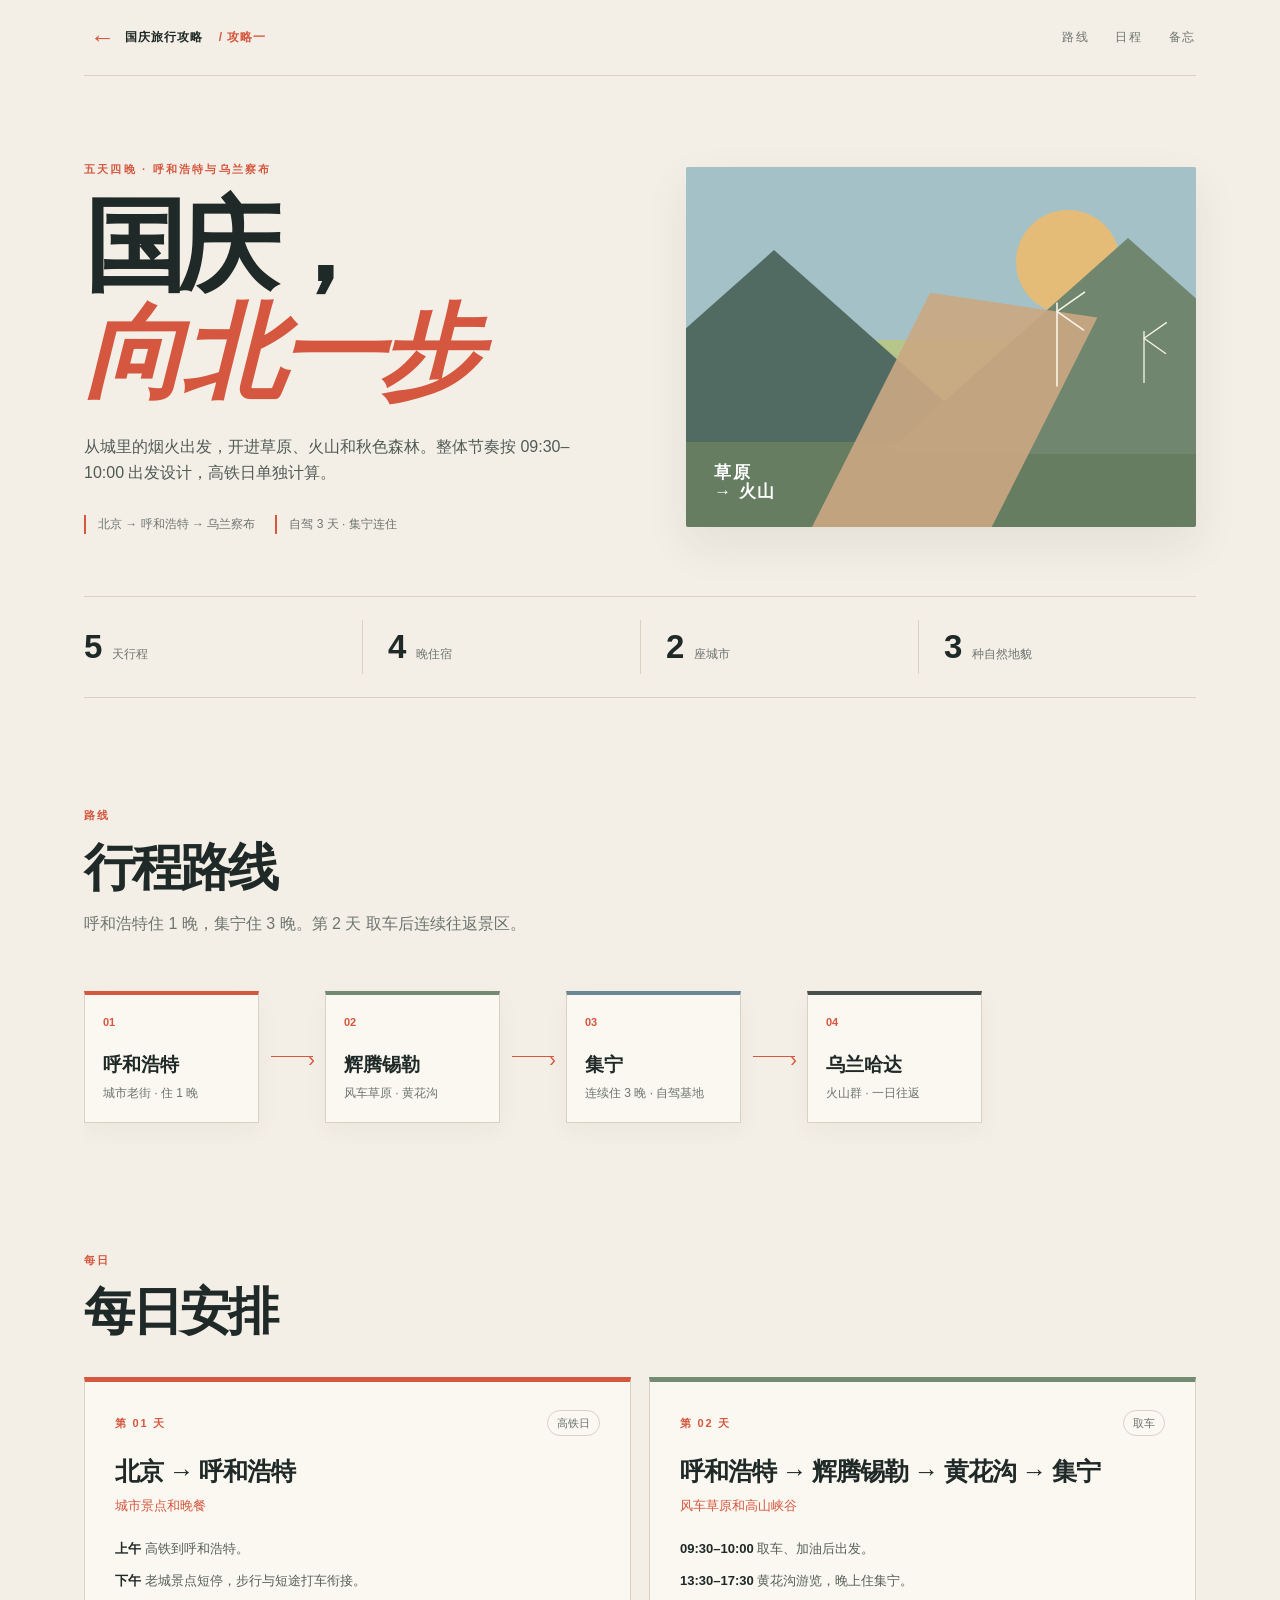
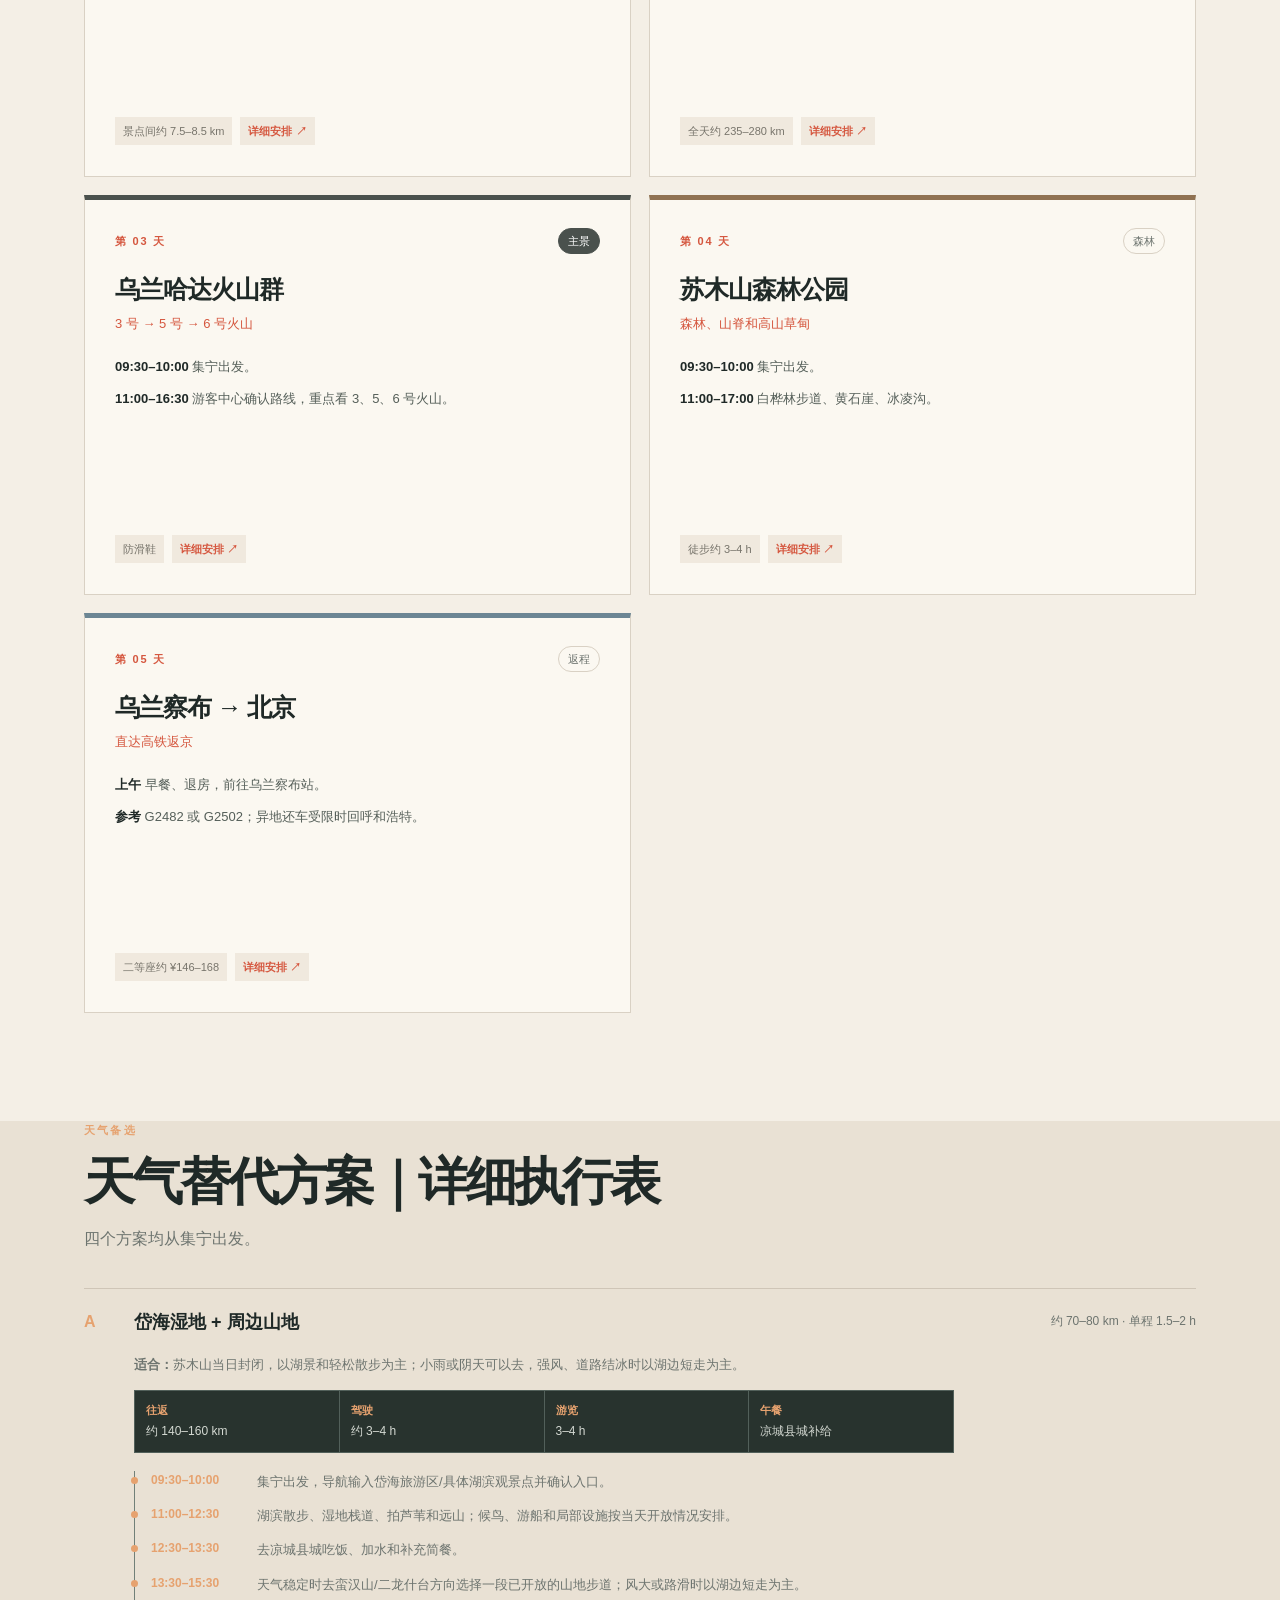
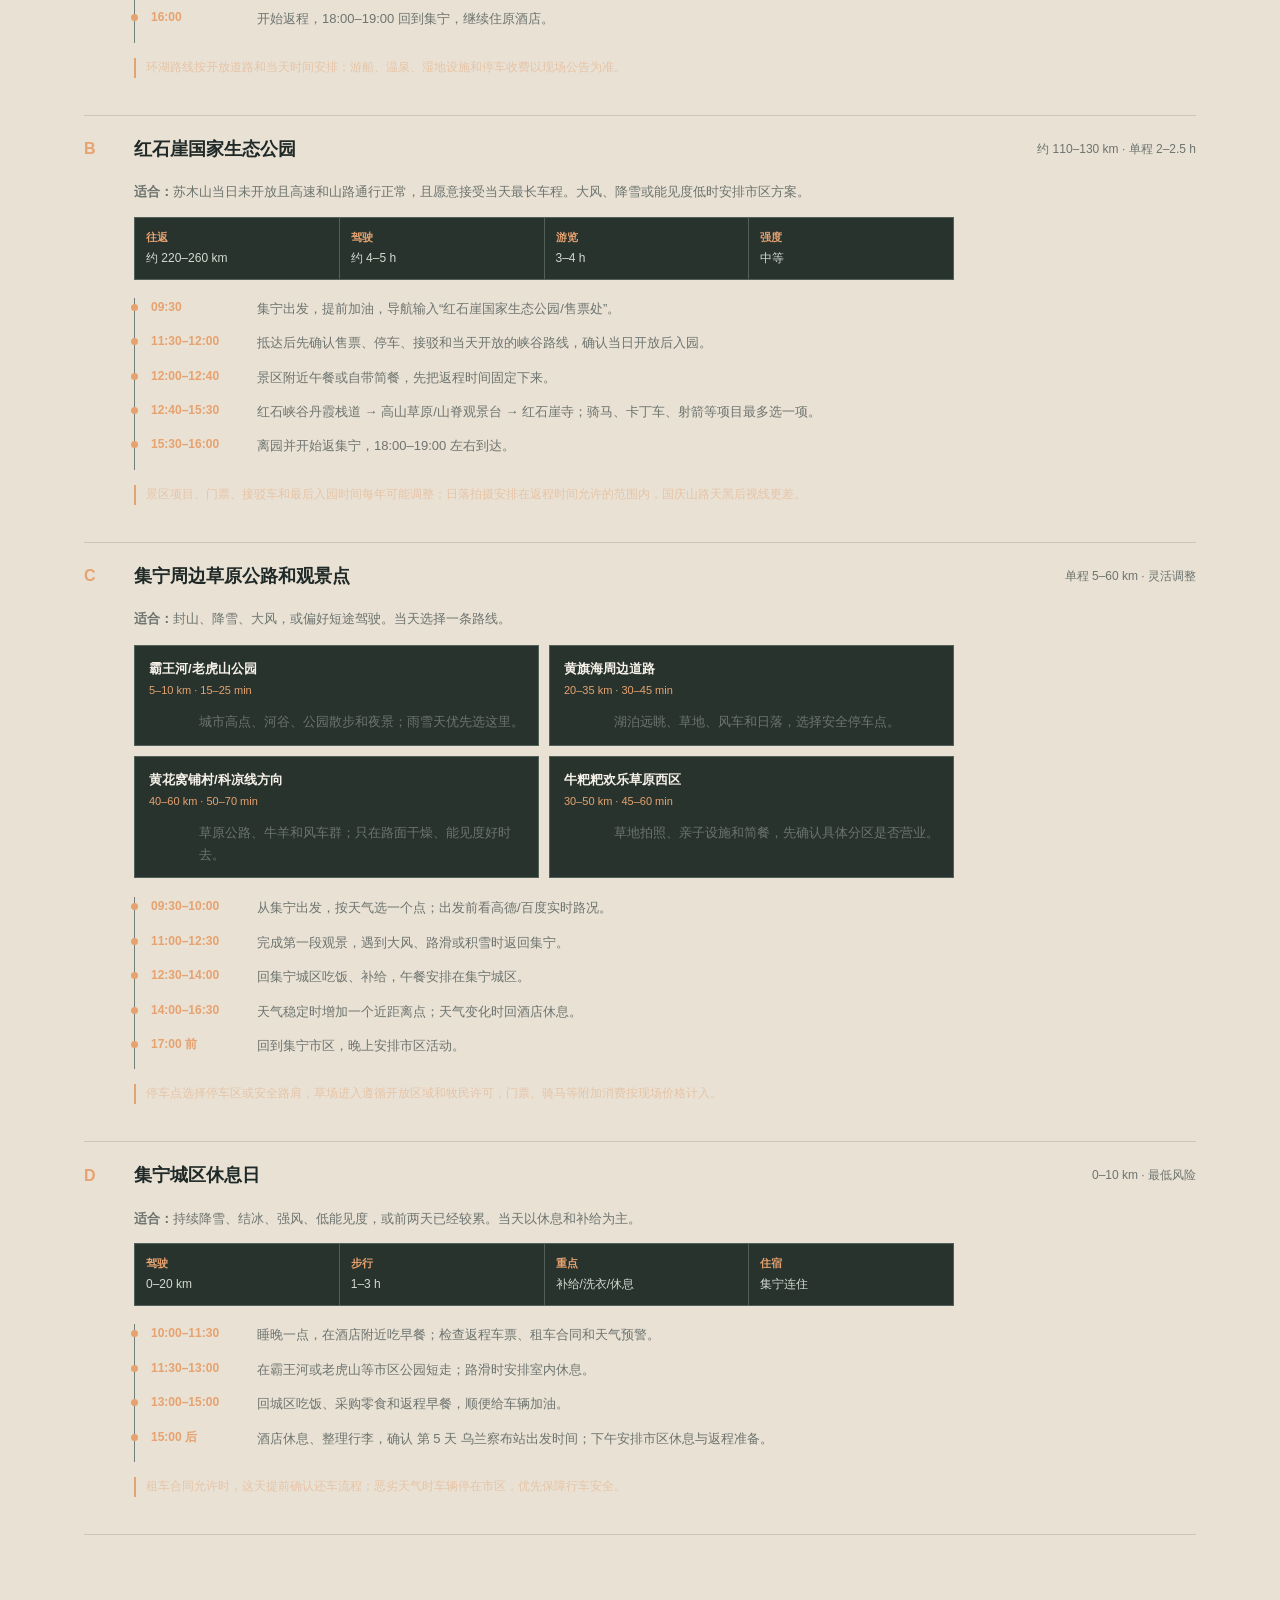
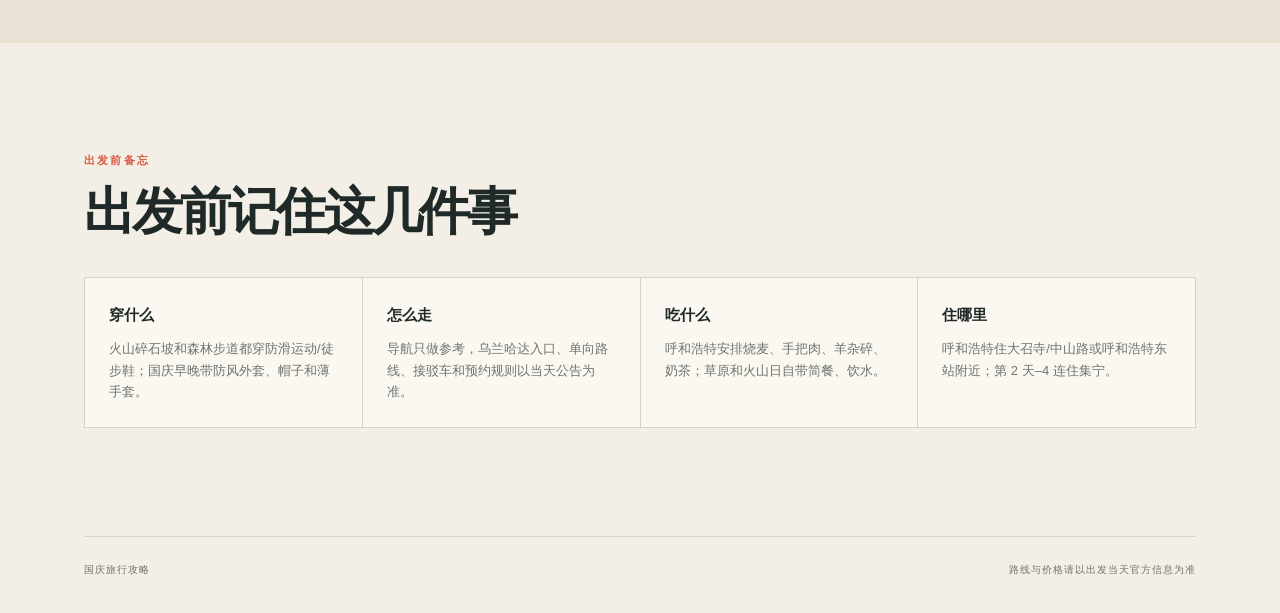
==== commit b1d9ef40: "remove password gate" ====
--- a/guide1.html
+++ b/guide1.html
@@ -8,23 +8,7 @@
   <link rel="stylesheet" href="styles.css?v=20260914">
 </head>
 <body>
-  <div class="gate" id="gate">
-    <div class="gate-card">
-      <p class="eyebrow">国庆旅行 · 2026</p>
-      <h1>国庆，向北一步</h1>
-      <p class="gate-copy">呼和浩特 × 乌兰察布<br>草原 · 火山 · 森林 · 湖泊</p>
-      <form id="unlock-form">
-        <label for="password">输入同行密码</label>
-        <div class="password-row">
-          <input id="password" type="password" autocomplete="off" placeholder="请输入密码" required>
-          <button type="submit" onclick="return unlockFromButton(event)">进入攻略</button>
-        </div>
-        <p class="gate-error" id="gate-error" role="alert" hidden>密码不对，再试一次。</p>
-      </form>
-    </div>
-  </div>
-
-  <main class="page" id="content" aria-hidden="true">
+  <main class="page" id="content">
     <header class="topbar">
       <a class="brand back-link" href="index.html" aria-label="返回攻略选择页"><span class="back-arrow" aria-hidden="true">←</span>国庆旅行攻略 <span>/ 攻略一</span></a>
       <nav>
--- a/styles.css
+++ b/styles.css
@@ -2,6 +2,7 @@
 *{box-sizing:border-box}html{scroll-behavior:smooth}body{margin:0;background:var(--paper);color:var(--ink);font-family:'Noto Sans SC',sans-serif;line-height:1.65}a{color:inherit;text-decoration:none}.page{max-width:1180px;margin:auto;padding:0 34px;opacity:0;transition:opacity .5s ease}.page.is-ready{opacity:1}.topbar{height:76px;display:flex;align-items:center;justify-content:space-between;border-bottom:1px solid var(--line);font-size:12px;letter-spacing:.14em}.brand{font-weight:900}.brand span{color:var(--red);margin-left:6px}.topbar nav{display:flex;gap:26px;color:var(--muted)}.topbar nav a:hover{color:var(--red)}.hero{display:grid;grid-template-columns:1.04fr .96fr;gap:50px;padding:78px 0 56px;min-height:520px;align-items:center}.eyebrow{margin:0 0 14px;font-size:11px;letter-spacing:.2em;color:var(--red);font-weight:700}.hero h1{font-size:clamp(54px,8vw,106px);line-height:1.05;letter-spacing:-.08em;margin:0 0 26px;font-weight:900}.hero h1 em{font-family:'Playfair Display',serif;color:var(--red);letter-spacing:-.04em}.hero-lede{font-size:16px;max-width:490px;color:#505b56;margin:0 0 28px}.hero-meta{display:flex;gap:20px;flex-wrap:wrap;font-size:12px;color:var(--muted)}.hero-meta span{padding-left:12px;border-left:2px solid var(--red)}.hero-art{height:360px;background:#d9e1d5;position:relative;overflow:hidden;border-radius:2px;box-shadow:var(--shadow);isolation:isolate}.hero-art:before{content:'';position:absolute;inset:0;background:linear-gradient(180deg,#a4c1c7 0 48%,#b6c68b 48% 70%,#667d62 70%);z-index:-2}.sun{position:absolute;width:104px;height:104px;border-radius:50%;background:#ebbc71;right:15%;top:12%;opacity:.9}.mountain{position:absolute;bottom:28%;width:0;height:0;border-left:180px solid transparent;border-right:180px solid transparent;border-bottom:160px solid #526b62}.mountain-a{left:-18%;transform:scale(1.2)}.mountain-b{right:-22%;border-bottom-color:#70866f;transform:scale(1.35)}.road{position:absolute;bottom:-10%;left:34%;width:35%;height:72%;background:#cba982;transform:skewX(-20deg) rotate(8deg);opacity:.9}.art-label{position:absolute;left:28px;bottom:25px;color:#fff;font-weight:900;font-size:17px;line-height:1.15;letter-spacing:.08em}.windmill{position:absolute;bottom:36%;width:2px;height:105px;background:#f9f4e9}.windmill:before,.windmill:after{content:'';position:absolute;left:1px;top:10px;width:42px;height:2px;background:#f9f4e9;transform-origin:0 0}.windmill:before{transform:rotate(35deg)}.windmill:after{transform:rotate(-35deg)}.windmill-a{right:27%;transform:scale(.8)}.windmill-b{right:10%;height:80px;transform:scale(.65)}.stats{display:grid;grid-template-columns:repeat(4,1fr);border-top:1px solid var(--line);border-bottom:1px solid var(--line);padding:23px 0;margin-bottom:108px}.stats div{display:flex;align-items:baseline;gap:10px;padding-left:25px;border-left:1px solid var(--line)}.stats div:first-child{padding-left:0;border-left:0}.stats strong{font-size:33px;font-weight:900}.stats span{font-size:12px;color:var(--muted)}.section{padding:0 0 108px}.section-heading{max-width:650px;margin-bottom:35px}.section-heading h2{font-size:clamp(31px,4vw,52px);line-height:1.15;margin:0 0 14px;letter-spacing:-.06em}.section-heading p:not(.eyebrow){color:var(--muted);margin:0}.route-rail{display:flex;align-items:center;gap:12px;overflow-x:auto;padding:18px 0 20px}.route-stop{min-width:175px;padding:18px;background:var(--card);border:1px solid var(--line);box-shadow:0 9px 24px rgba(43,39,32,.04)}.route-stop span{font-size:11px;color:var(--red);font-weight:900;display:block;margin-bottom:18px}.route-stop b{display:block;font-size:19px}.route-stop small{display:block;color:var(--muted);font-size:12px;margin-top:4px}.rail-line{width:42px;height:1px;background:var(--red);flex:0 0 42px;position:relative}.rail-line:after{content:'›';position:absolute;right:-2px;top:-13px;color:var(--red);font-size:20px}.city{border-top:4px solid var(--red)}.grass{border-top:4px solid var(--sage)}.base{border-top:4px solid var(--blue)}.volcano{border-top:4px solid #4a514d}.day-grid{display:grid;grid-template-columns:repeat(2,1fr);gap:18px}.day-card{background:var(--card);padding:28px 30px 31px;border:1px solid var(--line);min-height:400px;display:flex;flex-direction:column}.day-card:hover{box-shadow:var(--shadow);transform:translateY(-2px);transition:.25s}.city-card{border-top:5px solid var(--red)}.grass-card{border-top:5px solid var(--sage)}.volcano-card{border-top:5px solid #4a514d}.forest-card{border-top:5px solid #907252}.return-card{border-top:5px solid var(--blue)}.day-top{display:flex;justify-content:space-between;align-items:center;margin-bottom:20px}.day-no{font-size:11px;letter-spacing:.16em;font-weight:900;color:var(--red)}.tag{border:1px solid var(--line);padding:3px 9px;border-radius:99px;color:var(--muted);font-size:11px}.tag.hot{background:#4a514d;color:#fff;border-color:#4a514d}.day-card h3{font-size:25px;line-height:1.25;margin:0 0 7px;letter-spacing:-.04em}.route-text{color:var(--red);font-size:13px;margin:0 0 22px}.time-list{font-size:13px;color:#555f59}.time-list p{margin:0 0 11px}.time-list b{color:var(--ink)}.chips{margin-top:auto;padding-top:18px;display:flex;gap:8px;flex-wrap:wrap}.chips span{font-size:11px;padding:5px 8px;background:#f0e9de;color:#77746b}.alternatives{background:#1f2927;color:#f6f1e8;margin:0 calc(50% - 50vw);padding-left:max(34px,calc((100vw - 1112px)/2));padding-right:max(34px,calc((100vw - 1112px)/2))}.alternatives .eyebrow{color:#e6a26f}.alternatives .section-heading p:not(.eyebrow){color:#bdc2ba}.alt-list{border-top:1px solid #52605a}.alt-list details{border-bottom:1px solid #52605a;padding:19px 0}.alt-list summary{list-style:none;cursor:pointer;display:grid;grid-template-columns:38px 1fr auto;gap:12px;align-items:center}.alt-list summary::-webkit-details-marker{display:none}.alt-list summary span{color:#e6a26f;font-weight:900}.alt-list summary b{font-size:18px}.alt-list summary small{color:#aeb7af;font-size:12px}.alt-list details p{color:#c2c8c1;max-width:720px;margin:12px 0 0 50px;font-size:13px}.practical{padding-top:108px}.note-grid{display:grid;grid-template-columns:repeat(4,1fr);gap:1px;background:var(--line);border:1px solid var(--line)}.note-grid>div{background:var(--card);padding:24px}.note-grid b{font-size:15px}.note-grid p{font-size:13px;color:var(--muted);margin:10px 0 0}footer{border-top:1px solid var(--line);padding:25px 0 35px;display:flex;justify-content:space-between;color:var(--muted);font-size:10px;letter-spacing:.1em}.gate{position:fixed;inset:0;background:#1f2927;display:grid;place-items:center;padding:24px;z-index:20}.gate-card{background:var(--paper);width:min(470px,100%);padding:42px 38px;box-shadow:0 24px 80px rgba(0,0,0,.25)}.gate-card h1{font-size:43px;letter-spacing:-.08em;line-height:1.1;margin:0 0 12px}.gate-copy{color:var(--muted);margin:0 0 31px}.gate-card label{font-size:12px;color:var(--muted);display:block;margin-bottom:7px}.password-row{display:flex;gap:9px}.password-row input{min-width:0;flex:1;border:1px solid var(--line);background:#fff;padding:13px 14px;font:inherit;outline:none}.password-row input:focus{border-color:var(--red)}button{border:0;background:var(--red);color:#fff;padding:0 18px;font:700 13px inherit;cursor:pointer}button:hover{background:#bb4632}.gate-error{color:var(--red);font-size:12px;margin:9px 0 0}.gate-hint{color:#8c8b82;font-size:11px;margin:23px 0 0}.gate code{font-family:monospace;color:var(--red)}@media(max-width:760px){.page{padding:0 19px}.topbar{height:64px}.topbar nav{gap:13px}.hero{grid-template-columns:1fr;padding:54px 0 38px;gap:34px;min-height:0}.hero-art{height:270px}.hero h1{font-size:62px}.stats{margin-bottom:78px;grid-template-columns:repeat(2,1fr);gap:16px}.stats div:nth-child(3){padding-left:0;border-left:0}.day-grid{grid-template-columns:1fr}.day-card{min-height:0}.section{padding-bottom:78px}.alternatives{padding-left:19px;padding-right:19px}.alt-list summary{grid-template-columns:28px 1fr}.alt-list summary small{grid-column:2}.alt-list details p{margin-left:40px}.note-grid{grid-template-columns:repeat(2,1fr)}footer{display:block}footer span{display:block;margin-bottom:7px}.gate-card{padding:34px 25px}.gate-card h1{font-size:37px}.password-row{display:block}.password-row input{width:100%;margin-bottom:9px}.password-row button{height:45px;width:100%}}
 /* Ensure the password gate is removed in every browser after a successful unlock. */
 .gate[hidden]{display:none!important}
+.page{opacity:1}
 .alternatives{background:#e9e1d4;color:var(--ink)}.alternatives .section-heading p:not(.eyebrow){color:var(--muted)}.alternatives .alt-list{border-color:#cfc5b7}.alternatives .alt-list details{border-color:#cfc5b7}.alternatives .alt-list summary b{color:var(--ink)}.alternatives .alt-list summary small{color:var(--muted)}.alternatives .alt-list details p{color:var(--muted)}
 .module-list{background:var(--card);color:var(--ink);border:1px solid var(--line)}.module-list details{border-color:var(--line)}.module-list summary b{color:var(--ink)}.module-list summary small{color:var(--muted)}.module-body p,.module-body li{color:var(--muted)}.module-body th{color:var(--ink);background:#eee7db}.module-body td{color:var(--muted);border-color:var(--line)}.module-body h4{color:var(--ink)}.module-list .source-link a{color:var(--red)}
 .hub-hero{padding:82px 0 46px}.hub-hero h1,.guide2-hero h1{font-size:clamp(48px,7vw,88px);line-height:1.06;letter-spacing:-.08em;margin:0 0 22px}.hub-hero h1 em,.guide2-hero h1 em{font-family:'Playfair Display',serif;color:var(--red);letter-spacing:-.04em}.hub-hero p:not(.eyebrow){color:var(--muted);max-width:510px;margin:0}.hub-date{font-size:11px;letter-spacing:.14em;color:var(--muted)}.guide-choices{display:grid;grid-template-columns:repeat(2,1fr);gap:18px;padding-bottom:108px}.guide-choice{display:block;min-height:380px;padding:31px 32px;background:var(--card);border:1px solid var(--line);position:relative;overflow:hidden;transition:transform .25s,box-shadow .25s}.guide-choice:after{content:'';position:absolute;width:210px;height:210px;border-radius:50%;right:-70px;bottom:-78px;background:rgba(213,87,63,.12)}.guide-choice:hover{transform:translateY(-4px);box-shadow:var(--shadow)}.guide-choice-a{border-top:5px solid var(--red)}.guide-choice-b{border-top:5px solid var(--sage)}.choice-no{font-size:44px;line-height:1;font-weight:900;color:var(--red);margin-bottom:27px}.guide-choice-b .choice-no{color:var(--sage)}.choice-label{font-size:10px;letter-spacing:.16em;color:var(--muted);margin-bottom:17px}.guide-choice h2{font-size:clamp(25px,3vw,36px);letter-spacing:-.06em;line-height:1.2;margin:0 0 14px}.guide-choice p{font-size:14px;color:var(--muted);max-width:430px;margin:0 0 27px}.choice-route{font-size:12px;color:var(--ink);border-left:2px solid var(--red);padding-left:10px}.guide-choice-b .choice-route{border-color:var(--sage)}.choice-link{position:absolute;bottom:29px;right:31px;color:var(--red);font-size:12px;font-weight:700;z-index:1}.choice-link b{font-size:18px;margin-left:5px}.guide2-hero{padding:72px 0 64px;border-bottom:1px solid var(--line)}.guide2-hero p:not(.eyebrow){max-width:560px;color:var(--muted);margin:0 0 25px}.plan-table{border-top:1px solid var(--line);border-bottom:1px solid var(--line)}.plan-row{display:grid;grid-template-columns:100px 1fr 120px;gap:20px;padding:14px 0;border-top:1px solid var(--line);font-size:13px}.plan-row:first-child{border-top:0}.plan-head{font-size:11px;color:var(--muted);letter-spacing:.1em}.plan-row span:last-child{color:var(--muted)}.notice{background:#eee7db;padding:16px 18px;margin-top:18px;font-size:13px;color:#5f665f}.module-list{background:var(--card);color:var(--ink)}.module-list details{border-bottom:1px solid #52605a;padding:19px 25px}.module-list summary{list-style:none;display:grid;grid-template-columns:48px 1fr auto;gap:12px;align-items:center;cursor:pointer}.module-list summary::-webkit-details-marker{display:none}.module-list summary b{font-size:18px}.module-list summary small{font-size:12px;color:#abb5ad}.module-letter{color:#e6a26f;font-weight:900;font-size:21px}.module-body{padding:17px 0 9px 60px}.module-body p,.module-body li{font-size:13px;color:#c4cbc4}.module-body h4{border-left:3px solid #e6a26f;padding-left:8px;font-size:14px;margin:25px 0 8px}.module-body table{border-collapse:collapse;width:100%;font-size:12px;margin:9px 0 13px}.module-body th,.module-body td{border:1px solid #52605a;padding:8px;text-align:left}.module-body th{color:#f6f1e8}.module-body td{color:#c4cbc4}.module-body ul{padding-left:18px}.module-body li{margin:6px 0}.source-link{font-size:12px!important;color:var(--muted)!important}.source-link a{color:var(--red);text-decoration:underline;text-underline-offset:3px}.module-list .source-link a{color:#e6a26f}.small-note{font-size:12px!important;color:#aeb8b0!important}.indoor-section{background:#e9e1d4;margin:0 calc(50% - 50vw);padding-left:max(34px,calc((100vw - 1112px)/2));padding-right:max(34px,calc((100vw - 1112px)/2))}.indoor-route{display:grid;grid-template-columns:1fr 45px 1fr;gap:18px;align-items:center}.indoor-card{background:var(--card);border:1px solid var(--line);padding:26px;min-height:225px}.indoor-card>b{font-size:12px;color:var(--red)}.indoor-card h3{font-size:22px;margin:12px 0 8px;letter-spacing:-.04em}.indoor-card p{font-size:13px;color:var(--muted);margin:0 0 17px}.indoor-card span{font-size:11px;color:#71786f}.indoor-arrow{text-align:center;font-size:28px;color:var(--red)}.indoor-swap{margin-top:18px;border-top:1px solid #cfc5b7;padding-top:18px}.indoor-swap h4{margin:0 0 6px;font-size:14px}.indoor-swap p{font-size:13px;color:var(--muted);margin:0;max-width:780px}.check-grid{display:grid;grid-template-columns:repeat(4,1fr);gap:1px;background:var(--line);border:1px solid var(--line)}.check-grid>div{background:var(--card);padding:23px}.check-grid b{font-size:15px}.check-grid p{font-size:13px;color:var(--muted);margin:9px 0 0}.bottom-source{margin-top:24px}.guide2-page footer a{color:var(--red)}@media(max-width:760px){.hub-hero{padding:56px 0 35px}.hub-date{display:none}.guide-choices{grid-template-columns:1fr;padding-bottom:78px}.guide-choice{min-height:330px;padding:26px 24px}.choice-link{left:24px;right:auto}.guide2-hero{padding:52px 0 45px}.plan-row{grid-template-columns:64px 1fr;gap:9px}.plan-row span:last-child{grid-column:2}.module-list details{padding:17px 16px}.module-list summary{grid-template-columns:34px 1fr}.module-list summary small{grid-column:2}.module-body{padding-left:34px}.indoor-section{padding-left:19px;padding-right:19px}.indoor-route{grid-template-columns:1fr}.indoor-arrow{transform:rotate(90deg)}.check-grid{grid-template-columns:repeat(2,1fr)}}
